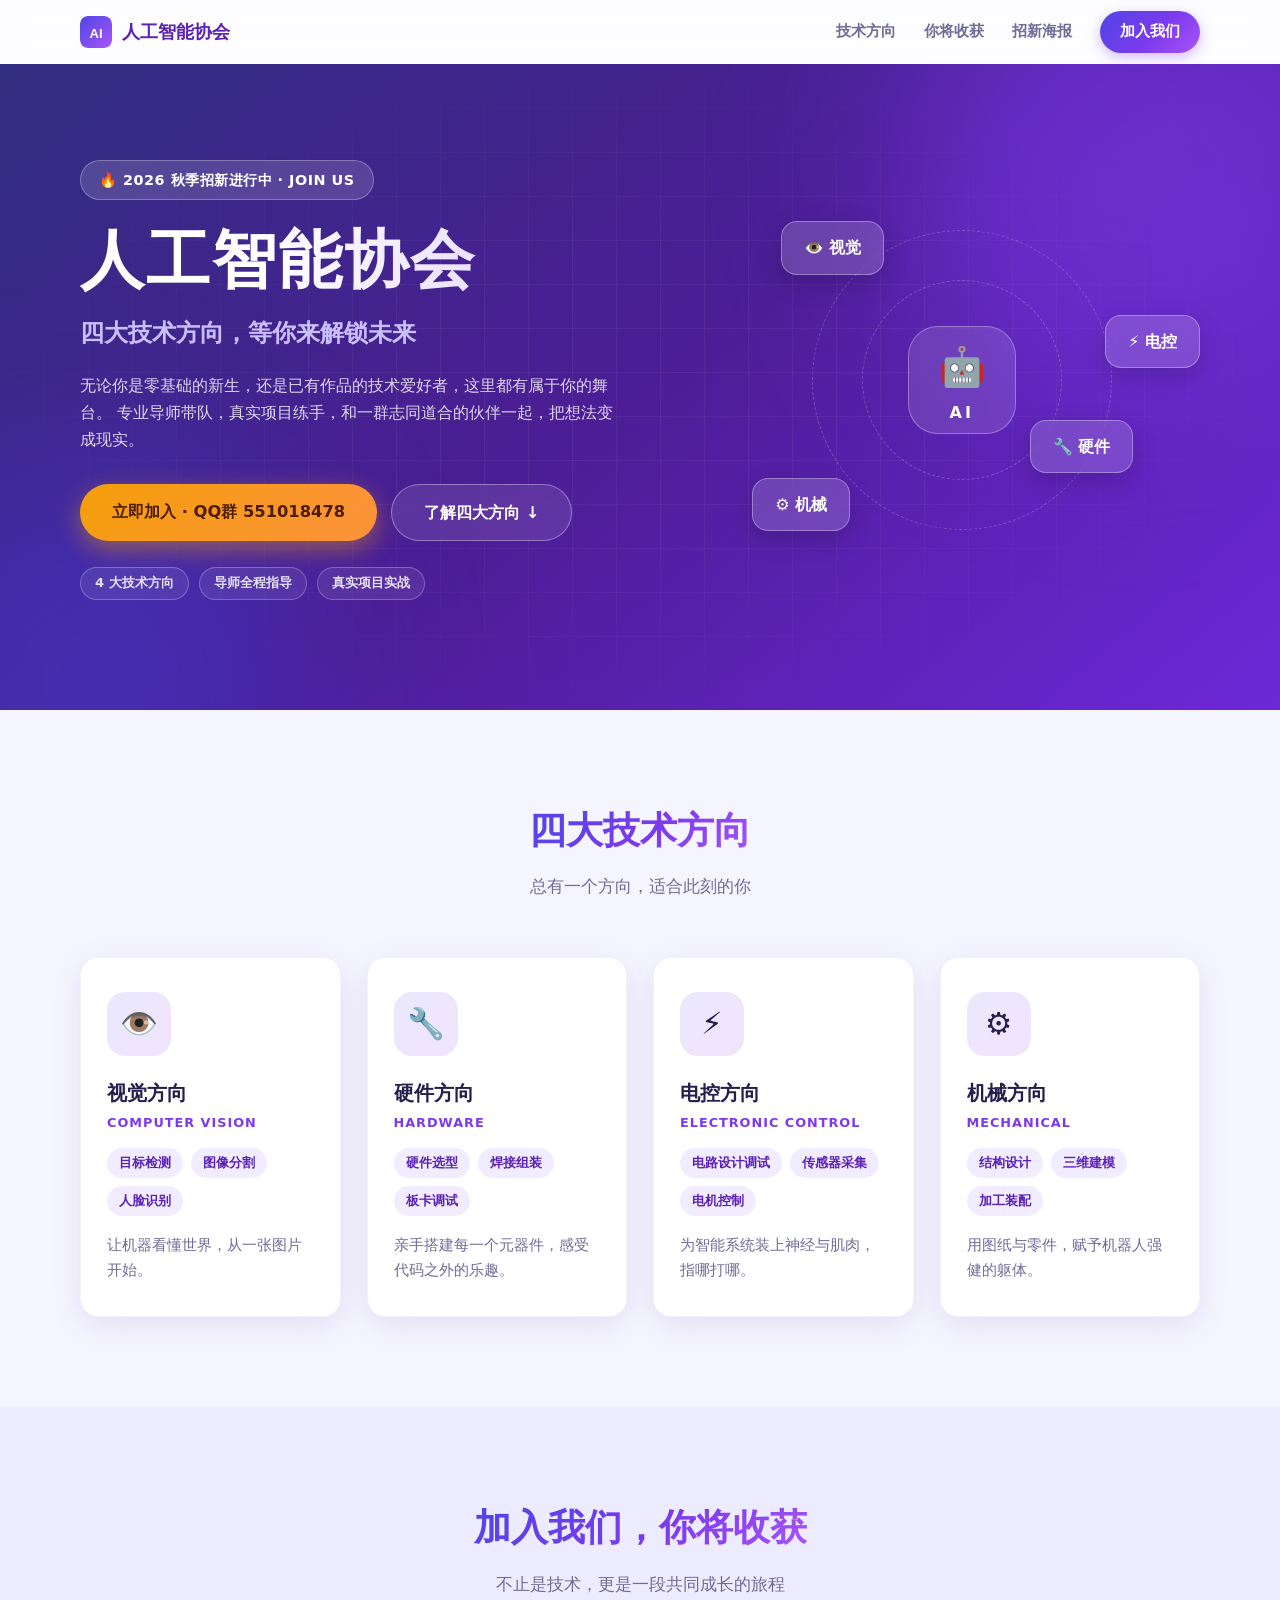
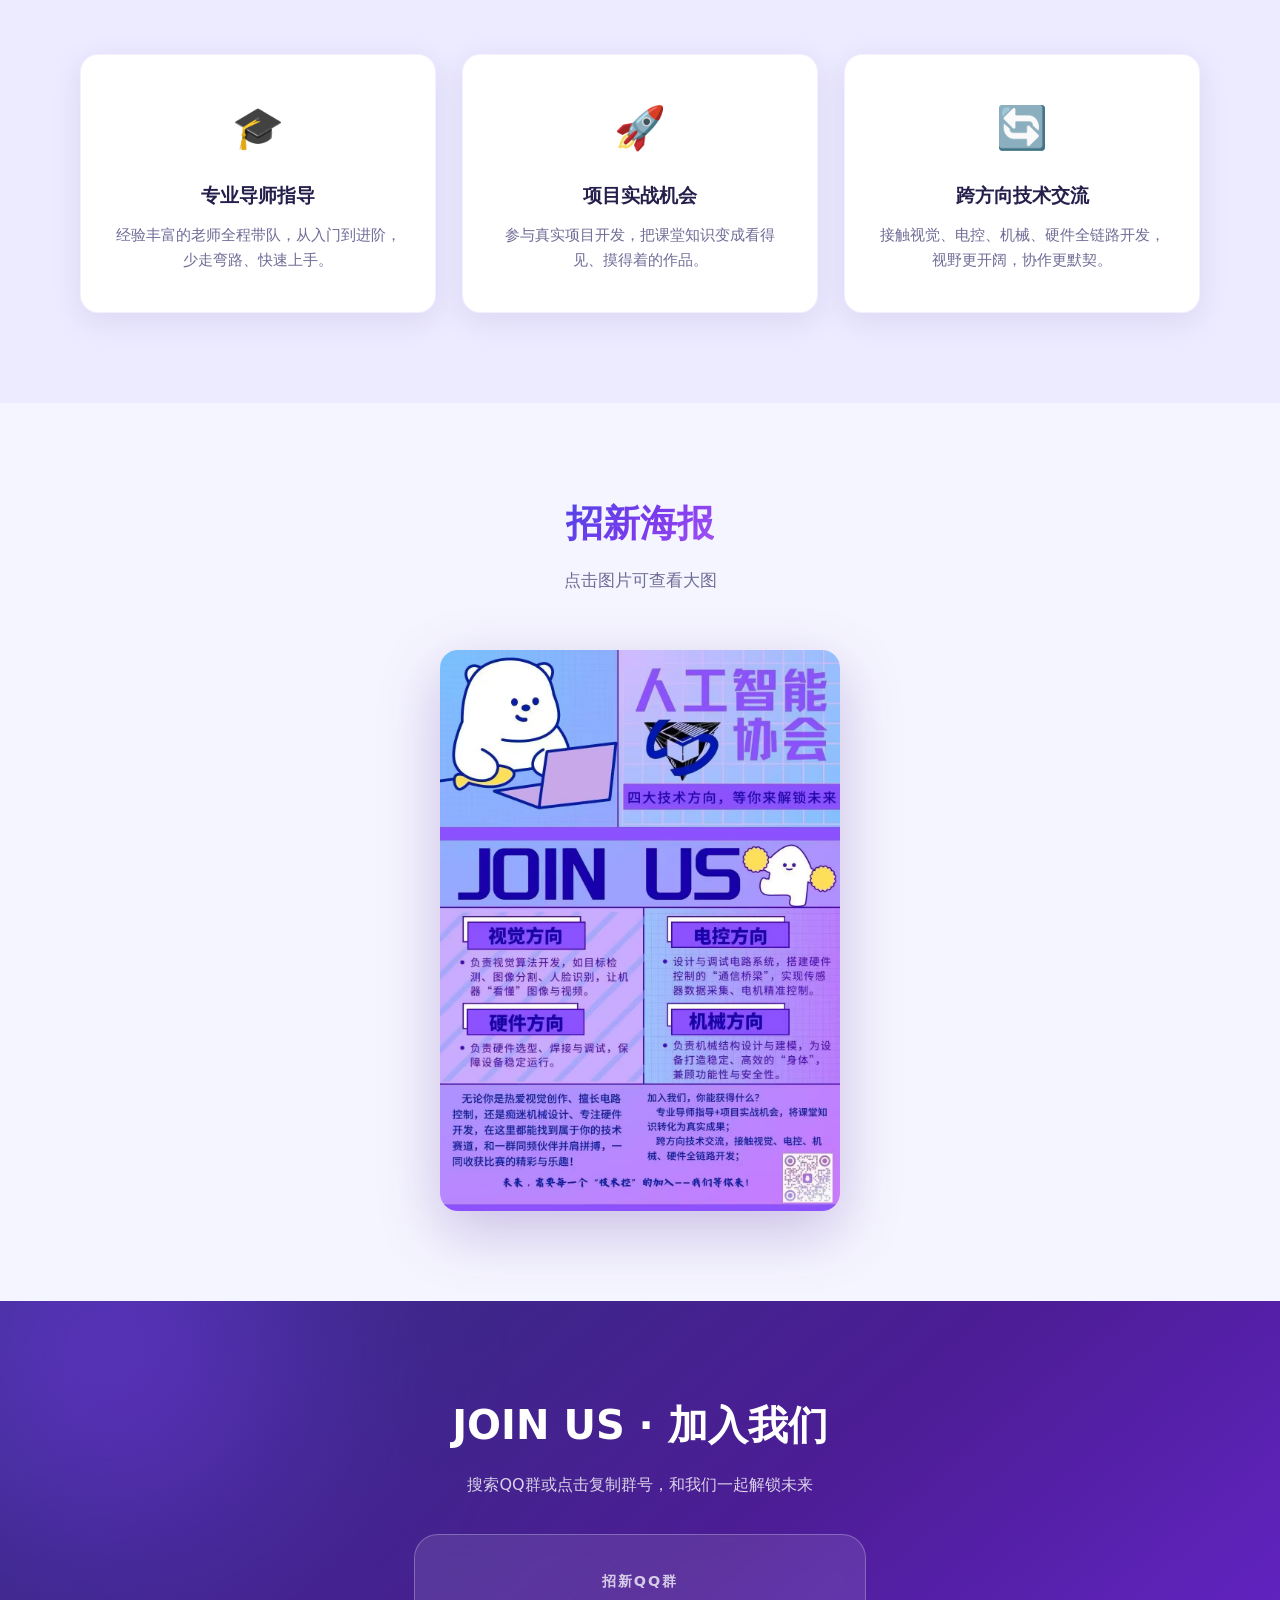
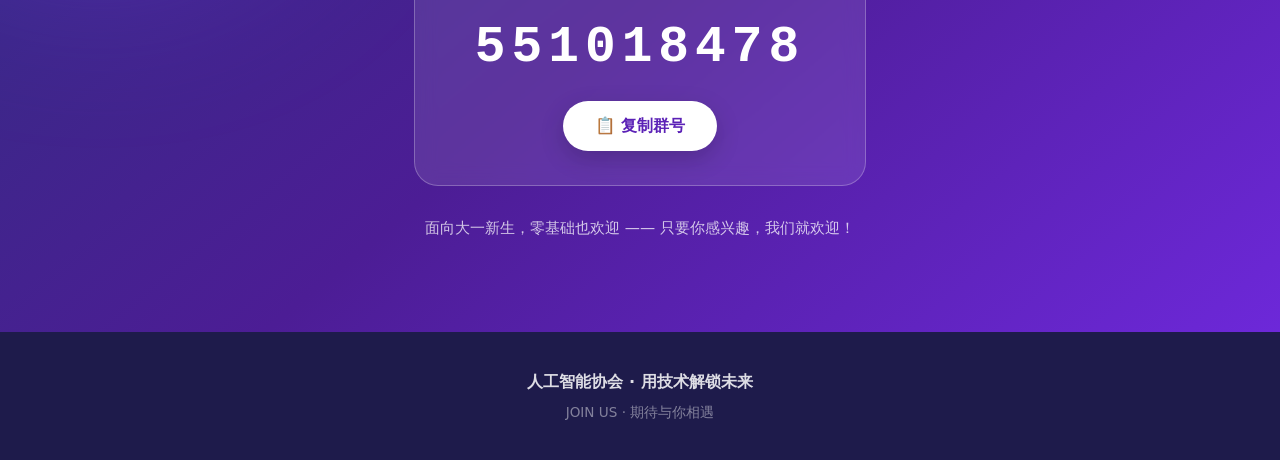
==== index.html @ 36b69d7c "add index.html" ====
<!DOCTYPE html>
<html lang="zh-CN" class="no-js">
<head>
  <meta charset="UTF-8">
  <meta name="viewport" content="width=device-width, initial-scale=1.0">
  <title>人工智能协会 · 2026 招新 | 四大技术方向，等你来解锁未来</title>
  <meta name="description" content="人工智能协会秋季招新！视觉、硬件、电控、机械四大技术方向，专业导师指导 + 项目实战机会，零基础也能加入。招新QQ群：551018478">
  <link rel="icon" href="assets/favicon.svg" type="image/svg+xml">
  <link rel="stylesheet" href="css/style.css">
</head>
<body id="top">

  <!-- 顶部导航 -->
  <header class="navbar" id="navbar">
    <div class="container nav-inner">
      <a class="brand" href="#top">
        <img class="brand-logo" src="assets/favicon.svg" alt="人工智能协会 Logo">
        <span class="brand-name">人工智能协会</span>
      </a>
      <nav class="nav-links">
        <a href="#directions">技术方向</a>
        <a href="#benefits">你将收获</a>
        <a href="#poster">招新海报</a>
        <a href="#join" class="nav-cta">加入我们</a>
      </nav>
    </div>
  </header>

  <!-- 首屏 -->
  <section class="hero">
    <div class="hero-bg" aria-hidden="true">
      <div class="glow glow-1"></div>
      <div class="glow glow-2"></div>
      <div class="grid-overlay"></div>
    </div>
    <div class="container hero-inner">
      <div class="hero-text">
        <span class="hero-badge reveal">🔥 2026 秋季招新进行中 · JOIN US</span>
        <h1 class="reveal">人工智能协会</h1>
        <p class="hero-slogan reveal">四大技术方向，等你来解锁未来</p>
        <p class="hero-desc reveal">
          无论你是零基础的新生，还是已有作品的技术爱好者，这里都有属于你的舞台。
          专业导师带队，真实项目练手，和一群志同道合的伙伴一起，把想法变成现实。
        </p>
        <div class="hero-actions reveal">
          <a href="#join" class="btn btn-primary btn-lg">立即加入 · QQ群 551018478</a>
          <a href="#directions" class="btn btn-ghost btn-lg">了解四大方向 ↓</a>
        </div>
        <div class="hero-tags reveal">
          <span>4 大技术方向</span>
          <span>导师全程指导</span>
          <span>真实项目实战</span>
        </div>
      </div>
      <div class="hero-visual reveal" aria-hidden="true">
        <div class="orbit-ring ring-1"></div>
        <div class="orbit-ring ring-2"></div>
        <div class="float-card fc-1">👁️ 视觉</div>
        <div class="float-card fc-2">⚡ 电控</div>
        <div class="float-card fc-3">⚙️ 机械</div>
        <div class="float-card fc-4">🔧 硬件</div>
        <div class="core-badge">🤖<span>AI</span></div>
      </div>
    </div>
  </section>

  <!-- 四大技术方向 -->
  <section class="section" id="directions">
    <div class="container">
      <div class="section-head reveal">
        <h2>四大技术方向</h2>
        <p>总有一个方向，适合此刻的你</p>
      </div>
      <div class="grid-4">
        <div class="dir-card reveal">
          <div class="dir-icon">👁️</div>
          <h3>视觉方向</h3>
          <p class="dir-en">Computer Vision</p>
          <ul class="dir-tags">
            <li>目标检测</li>
            <li>图像分割</li>
            <li>人脸识别</li>
          </ul>
          <p class="dir-desc">让机器看懂世界，从一张图片开始。</p>
        </div>
        <div class="dir-card reveal">
          <div class="dir-icon">🔧</div>
          <h3>硬件方向</h3>
          <p class="dir-en">Hardware</p>
          <ul class="dir-tags">
            <li>硬件选型</li>
            <li>焊接组装</li>
            <li>板卡调试</li>
          </ul>
          <p class="dir-desc">亲手搭建每一个元器件，感受代码之外的乐趣。</p>
        </div>
        <div class="dir-card reveal">
          <div class="dir-icon">⚡</div>
          <h3>电控方向</h3>
          <p class="dir-en">Electronic Control</p>
          <ul class="dir-tags">
            <li>电路设计调试</li>
            <li>传感器采集</li>
            <li>电机控制</li>
          </ul>
          <p class="dir-desc">为智能系统装上神经与肌肉，指哪打哪。</p>
        </div>
        <div class="dir-card reveal">
          <div class="dir-icon">⚙️</div>
          <h3>机械方向</h3>
          <p class="dir-en">Mechanical</p>
          <ul class="dir-tags">
            <li>结构设计</li>
            <li>三维建模</li>
            <li>加工装配</li>
          </ul>
          <p class="dir-desc">用图纸与零件，赋予机器人强健的躯体。</p>
        </div>
      </div>
    </div>
  </section>

  <!-- 加入收获 -->
  <section class="section section-alt" id="benefits">
    <div class="container">
      <div class="section-head reveal">
        <h2>加入我们，你将收获</h2>
        <p>不止是技术，更是一段共同成长的旅程</p>
      </div>
      <div class="grid-3">
        <div class="benefit-card reveal">
          <div class="benefit-icon">🎓</div>
          <h3>专业导师指导</h3>
          <p>经验丰富的老师全程带队，从入门到进阶，少走弯路、快速上手。</p>
        </div>
        <div class="benefit-card reveal">
          <div class="benefit-icon">🚀</div>
          <h3>项目实战机会</h3>
          <p>参与真实项目开发，把课堂知识变成看得见、摸得着的作品。</p>
        </div>
        <div class="benefit-card reveal">
          <div class="benefit-icon">🔄</div>
          <h3>跨方向技术交流</h3>
          <p>接触视觉、电控、机械、硬件全链路开发，视野更开阔，协作更默契。</p>
        </div>
      </div>
    </div>
  </section>

  <!-- 招新海报 -->
  <section class="section" id="poster">
    <div class="container">
      <div class="section-head reveal">
        <h2>招新海报</h2>
        <p>点击图片可查看大图</p>
      </div>
      <a class="poster-wrap reveal" href="assets/poster.jpg" target="_blank" rel="noopener">
        <img src="assets/poster.jpg" alt="人工智能协会招新海报">
      </a>
    </div>
  </section>

  <!-- 加入我们 -->
  <section class="section join" id="join">
    <div class="container join-inner">
      <h2 class="reveal">JOIN US · 加入我们</h2>
      <p class="join-sub reveal">搜索QQ群或点击复制群号，和我们一起解锁未来</p>
      <div class="qq-box reveal">
        <div class="qq-label">招新QQ群</div>
        <div class="qq-number" id="qqNumber">551018478</div>
        <button class="btn btn-light btn-lg" id="copyQQBtn" type="button">📋 复制群号</button>
      </div>
      <p class="join-tip reveal">面向大一新生，零基础也欢迎 —— 只要你感兴趣，我们就欢迎！</p>
    </div>
  </section>

  <!-- 页脚 -->
  <footer class="footer">
    <div class="container">
      <p>人工智能协会 · 用技术解锁未来</p>
      <p class="footer-sub">JOIN US · 期待与你相遇</p>
    </div>
  </footer>

  <script src="js/main.js"></script>
</body>
</html>
---- css/style.css ----
/* ============ 主题变量 ============ */
:root {
  --c-bg: #f5f5ff;
  --c-primary: #7c3aed;
  --c-primary-deep: #5b21b6;
  --c-accent: #4f46e5;
  --c-text: #241f4b;
  --c-text-light: #6f6c96;
  --grad-main: linear-gradient(135deg, #4f46e5 0%, #7c3aed 55%, #a855f7 100%);
  --grad-deep: linear-gradient(140deg, #312e81 0%, #4c1d95 50%, #6d28d9 100%);
  --radius: 18px;
  --shadow-card: 0 8px 30px rgba(76, 29, 149, 0.10);
  --shadow-card-hover: 0 16px 40px rgba(76, 29, 149, 0.18);
}

* { margin: 0; padding: 0; box-sizing: border-box; }

html {
  scroll-behavior: smooth;
  -webkit-text-size-adjust: 100%;
}

body {
  font-family: "PingFang SC", "Microsoft YaHei", "Noto Sans SC", system-ui, -apple-system, sans-serif;
  color: var(--c-text);
  background: var(--c-bg);
  line-height: 1.7;
  overflow-x: hidden;
}

img { max-width: 100%; display: block; }

.container {
  width: min(1120px, 92%);
  margin: 0 auto;
}

section { scroll-margin-top: 72px; }

/* ============ 导航栏 ============ */
.navbar {
  position: sticky;
  top: 0;
  z-index: 100;
  background: rgba(255, 255, 255, 0.82);
  backdrop-filter: blur(14px);
  -webkit-backdrop-filter: blur(14px);
  transition: box-shadow 0.3s ease;
}

.navbar.scrolled {
  box-shadow: 0 2px 20px rgba(49, 46, 129, 0.12);
}

.nav-inner {
  display: flex;
  align-items: center;
  justify-content: space-between;
  height: 64px;
}

.brand {
  display: flex;
  align-items: center;
  gap: 10px;
  text-decoration: none;
  color: var(--c-primary-deep);
  font-weight: 800;
  font-size: 1.15rem;
}

.brand-logo { width: 32px; height: 32px; border-radius: 8px; }

.nav-links {
  display: flex;
  align-items: center;
  gap: 28px;
}

.nav-links a {
  text-decoration: none;
  color: var(--c-text-light);
  font-size: 0.95rem;
  font-weight: 600;
  transition: color 0.2s ease;
}

.nav-links a:hover { color: var(--c-primary); }

.nav-cta {
  background: var(--grad-main);
  color: #fff !important;
  padding: 8px 20px;
  border-radius: 999px;
  box-shadow: 0 4px 14px rgba(124, 58, 237, 0.35);
}

.nav-cta:hover { opacity: 0.9; }

/* ============ 首屏 Hero ============ */
.hero {
  position: relative;
  background: var(--grad-deep);
  color: #fff;
  padding: 96px 0 110px;
  overflow: hidden;
}

.hero-bg { position: absolute; inset: 0; pointer-events: none; }

.glow {
  position: absolute;
  border-radius: 50%;
  filter: blur(90px);
  opacity: 0.55;
}

.glow-1 {
  width: 480px; height: 480px;
  background: #7c3aed;
  top: -140px; right: -100px;
  animation: drift 9s ease-in-out infinite alternate;
}

.glow-2 {
  width: 420px; height: 420px;
  background: #4338ca;
  bottom: -180px; left: -120px;
  animation: drift 11s ease-in-out infinite alternate-reverse;
}

@keyframes drift {
  from { transform: translate(0, 0) scale(1); }
  to   { transform: translate(40px, 30px) scale(1.12); }
}

.grid-overlay {
  position: absolute;
  inset: 0;
  background-image:
    linear-gradient(rgba(255, 255, 255, 0.05) 1px, transparent 1px),
    linear-gradient(90deg, rgba(255, 255, 255, 0.05) 1px, transparent 1px);
  background-size: 44px 44px;
  mask-image: radial-gradient(ellipse at center, black 30%, transparent 75%);
  -webkit-mask-image: radial-gradient(ellipse at center, black 30%, transparent 75%);
}

.hero-inner {
  position: relative;
  display: grid;
  grid-template-columns: 1.25fr 1fr;
  gap: 48px;
  align-items: center;
}

.hero-badge {
  display: inline-block;
  padding: 7px 18px;
  border-radius: 999px;
  background: rgba(255, 255, 255, 0.14);
  border: 1px solid rgba(255, 255, 255, 0.28);
  font-size: 0.9rem;
  font-weight: 600;
  letter-spacing: 0.5px;
  margin-bottom: 22px;
  backdrop-filter: blur(6px);
}

.hero h1 {
  font-size: clamp(2.6rem, 6vw, 4rem);
  font-weight: 900;
  letter-spacing: 2px;
  line-height: 1.2;
  background: linear-gradient(90deg, #ffffff 30%, #d8c8ff 100%);
  -webkit-background-clip: text;
  background-clip: text;
  -webkit-text-fill-color: transparent;
}

.hero-slogan {
  font-size: clamp(1.15rem, 2.6vw, 1.5rem);
  font-weight: 700;
  color: #cabfff;
  margin: 14px 0 18px;
}

.hero-desc {
  color: rgba(255, 255, 255, 0.82);
  max-width: 34em;
  margin-bottom: 30px;
}

.hero-actions {
  display: flex;
  flex-wrap: wrap;
  gap: 14px;
  margin-bottom: 26px;
}

.hero-tags {
  display: flex;
  flex-wrap: wrap;
  gap: 10px;
}

.hero-tags span {
  font-size: 0.82rem;
  font-weight: 600;
  color: rgba(255, 255, 255, 0.85);
  border: 1px solid rgba(255, 255, 255, 0.25);
  padding: 4px 14px;
  border-radius: 999px;
  background: rgba(255, 255, 255, 0.08);
}

/* ============ 按钮 ============ */
.btn {
  display: inline-block;
  text-decoration: none;
  border: none;
  cursor: pointer;
  font-family: inherit;
  font-weight: 700;
  border-radius: 999px;
  transition: transform 0.2s ease, box-shadow 0.2s ease, opacity 0.2s ease;
}

.btn:hover { transform: translateY(-2px); }
.btn:active { transform: translateY(0); }

.btn-lg { padding: 14px 32px; font-size: 1.02rem; }

.btn-primary {
  background: linear-gradient(135deg, #f59e0b, #fb923c);
  color: #4c1d00;
  box-shadow: 0 8px 24px rgba(245, 158, 11, 0.45);
}

.btn-primary:hover { box-shadow: 0 12px 30px rgba(245, 158, 11, 0.55); }

.btn-ghost {
  background: rgba(255, 255, 255, 0.10);
  color: #fff;
  border: 1px solid rgba(255, 255, 255, 0.35);
  backdrop-filter: blur(6px);
}

.btn-ghost:hover { background: rgba(255, 255, 255, 0.18); }

.btn-light {
  background: #fff;
  color: var(--c-primary-deep);
  box-shadow: 0 8px 24px rgba(0, 0, 0, 0.18);
}

/* ============ Hero 视觉装饰 ============ */
.hero-visual {
  position: relative;
  height: 360px;
}

.orbit-ring {
  position: absolute;
  border: 1px dashed rgba(255, 255, 255, 0.22);
  border-radius: 50%;
  top: 50%; left: 50%;
  transform: translate(-50%, -50%);
}

.ring-1 { width: 300px; height: 300px; animation: spin 40s linear infinite; }
.ring-2 { width: 200px; height: 200px; animation: spin 28s linear infinite reverse; }

@keyframes spin { to { transform: translate(-50%, -50%) rotate(360deg); } }

.core-badge {
  position: absolute;
  top: 50%; left: 50%;
  transform: translate(-50%, -50%);
  width: 108px; height: 108px;
  border-radius: 30px;
  background: rgba(255, 255, 255, 0.12);
  border: 1px solid rgba(255, 255, 255, 0.30);
  backdrop-filter: blur(8px);
  display: flex;
  flex-direction: column;
  align-items: center;
  justify-content: center;
  font-size: 2.4rem;
  animation: pulse 3.5s ease-in-out infinite;
}

.core-badge span {
  font-size: 1rem;
  font-weight: 900;
  letter-spacing: 3px;
  color: #fff;
}

@keyframes pulse {
  0%, 100% { transform: translate(-50%, -50%) scale(1); }
  50%      { transform: translate(-50%, -50%) scale(1.06); }
}

.float-card {
  position: absolute;
  padding: 12px 22px;
  border-radius: 16px;
  background: rgba(255, 255, 255, 0.16);
  border: 1px solid rgba(255, 255, 255, 0.32);
  backdrop-filter: blur(10px);
  color: #fff;
  font-weight: 700;
  font-size: 1rem;
  white-space: nowrap;
  box-shadow: 0 8px 24px rgba(0, 0, 0, 0.18);
  animation: floaty 5s ease-in-out infinite;
}

.fc-1 { top: 6%;  left: 12%; animation-delay: 0s; }
.fc-2 { top: 32%; right: 0;  animation-delay: 1.2s; }
.fc-3 { bottom: 8%; left: 6%; animation-delay: 2.4s; }
.fc-4 { bottom: 24%; right: 14%; animation-delay: 3.1s; }

@keyframes floaty {
  0%, 100% { transform: translateY(0); }
  50%      { transform: translateY(-14px); }
}

/* ============ 通用区块 ============ */
.section { padding: 90px 0; }
.section-alt { background: #ecebff; }

.section-head {
  text-align: center;
  margin-bottom: 56px;
}

.section-head h2 {
  font-size: clamp(1.7rem, 4vw, 2.3rem);
  font-weight: 900;
  background: var(--grad-main);
  -webkit-background-clip: text;
  background-clip: text;
  -webkit-text-fill-color: transparent;
  display: inline-block;
}

.section-head p {
  color: var(--c-text-light);
  margin-top: 10px;
  font-size: 1.05rem;
}

/* ============ 方向卡片 ============ */
.grid-4 {
  display: grid;
  grid-template-columns: repeat(4, 1fr);
  gap: 26px;
}

.dir-card {
  background: #fff;
  border-radius: var(--radius);
  padding: 34px 26px;
  box-shadow: var(--shadow-card);
  border: 1px solid rgba(124, 58, 237, 0.08);
  transition: transform 0.25s ease, box-shadow 0.25s ease;
}

.dir-card:hover {
  transform: translateY(-8px);
  box-shadow: var(--shadow-card-hover);
}

.dir-icon {
  width: 64px; height: 64px;
  border-radius: 18px;
  background: linear-gradient(135deg, rgba(79, 70, 229, 0.12), rgba(168, 85, 247, 0.16));
  display: flex;
  align-items: center;
  justify-content: center;
  font-size: 1.9rem;
  margin-bottom: 20px;
}

.dir-card h3 { font-size: 1.25rem; font-weight: 800; }

.dir-en {
  font-size: 0.8rem;
  color: var(--c-primary);
  font-weight: 700;
  letter-spacing: 1px;
  text-transform: uppercase;
  margin: 2px 0 14px;
}

.dir-tags {
  list-style: none;
  display: flex;
  flex-wrap: wrap;
  gap: 8px;
  margin-bottom: 16px;
}

.dir-tags li {
  font-size: 0.82rem;
  font-weight: 600;
  color: var(--c-primary-deep);
  background: #f1ecff;
  padding: 4px 12px;
  border-radius: 999px;
}

.dir-desc { font-size: 0.92rem; color: var(--c-text-light); }

/* ============ 收获卡片 ============ */
.grid-3 {
  display: grid;
  grid-template-columns: repeat(3, 1fr);
  gap: 26px;
}

.benefit-card {
  background: #fff;
  border-radius: var(--radius);
  padding: 38px 30px;
  text-align: center;
  box-shadow: var(--shadow-card);
  border: 1px solid rgba(124, 58, 237, 0.08);
  transition: transform 0.25s ease, box-shadow 0.25s ease;
}

.benefit-card:hover {
  transform: translateY(-8px);
  box-shadow: var(--shadow-card-hover);
}

.benefit-icon {
  font-size: 2.6rem;
  margin-bottom: 16px;
}

.benefit-card h3 { font-size: 1.2rem; font-weight: 800; margin-bottom: 10px; }
.benefit-card p { color: var(--c-text-light); font-size: 0.95rem; }

/* ============ 海报 ============ */
.poster-wrap {
  display: block;
  width: min(400px, 88%);
  margin: 0 auto;
  border-radius: var(--radius);
  overflow: hidden;
  box-shadow: 0 20px 60px rgba(76, 29, 149, 0.25);
  transition: transform 0.25s ease;
}

.poster-wrap:hover { transform: scale(1.02) rotate(0.5deg); }

/* ============ 加入我们 ============ */
.join {
  background: var(--grad-deep);
  color: #fff;
  text-align: center;
  position: relative;
  overflow: hidden;
}

.join::before {
  content: "";
  position: absolute;
  width: 400px; height: 400px;
  border-radius: 50%;
  background: #7c3aed;
  filter: blur(100px);
  opacity: 0.5;
  top: -160px; left: -100px;
}

.join-inner { position: relative; }

.join h2 {
  font-size: clamp(1.8rem, 4vw, 2.5rem);
  font-weight: 900;
  margin-bottom: 12px;
}

.join-sub { color: rgba(255, 255, 255, 0.8); margin-bottom: 36px; }

.qq-box {
  display: inline-flex;
  flex-direction: column;
  align-items: center;
  gap: 10px;
  background: rgba(255, 255, 255, 0.10);
  border: 1px solid rgba(255, 255, 255, 0.25);
  backdrop-filter: blur(10px);
  border-radius: 24px;
  padding: 34px 60px;
}

.qq-label {
  font-size: 0.9rem;
  font-weight: 600;
  color: rgba(255, 255, 255, 0.75);
  letter-spacing: 2px;
}

.qq-number {
  font-size: clamp(2.2rem, 6vw, 3.2rem);
  font-weight: 900;
  letter-spacing: 6px;
  font-family: "Segoe UI", "PingFang SC", monospace, sans-serif;
}

.join-tip {
  margin-top: 30px;
  color: rgba(255, 255, 255, 0.75);
  font-size: 0.95rem;
}

/* ============ 页脚 ============ */
.footer {
  background: #1e1b4b;
  color: rgba(255, 255, 255, 0.85);
  text-align: center;
  padding: 36px 0;
  font-weight: 600;
}

.footer-sub {
  color: rgba(255, 255, 255, 0.45);
  font-size: 0.85rem;
  font-weight: 400;
  margin-top: 6px;
}

/* ============ 滚动渐入动画 ============ */
.reveal {
  opacity: 0;
  transform: translateY(26px);
  transition: opacity 0.7s ease, transform 0.7s ease;
}

.reveal.visible {
  opacity: 1;
  transform: translateY(0);
}

/* ============ 响应式 ============ */
@media (max-width: 960px) {
  .grid-4 { grid-template-columns: repeat(2, 1fr); }
  .hero-inner { grid-template-columns: 1fr; }
  .hero-visual { display: none; }
  .nav-links { gap: 18px; }
  .nav-links a:not(.nav-cta) { display: none; }
}

@media (max-width: 600px) {
  .section { padding: 64px 0; }
  .hero { padding: 64px 0 76px; }
  .grid-4 { grid-template-columns: 1fr; }
  .grid-3 { grid-template-columns: 1fr; }
  .btn-lg { padding: 13px 24px; font-size: 0.95rem; }
  .hero-actions .btn { width: 100%; text-align: center; }
  .qq-box { padding: 26px 34px; width: 100%; }
  .brand-name { font-size: 1rem; }
}

/* 无 JS 或用户偏好减少动画时的兜底 */
@media (prefers-reduced-motion: reduce) {
  * { animation: none !important; transition: none !important; }
  .reveal { opacity: 1; transform: none; }
}

.no-js .reveal { opacity: 1; transform: none; }
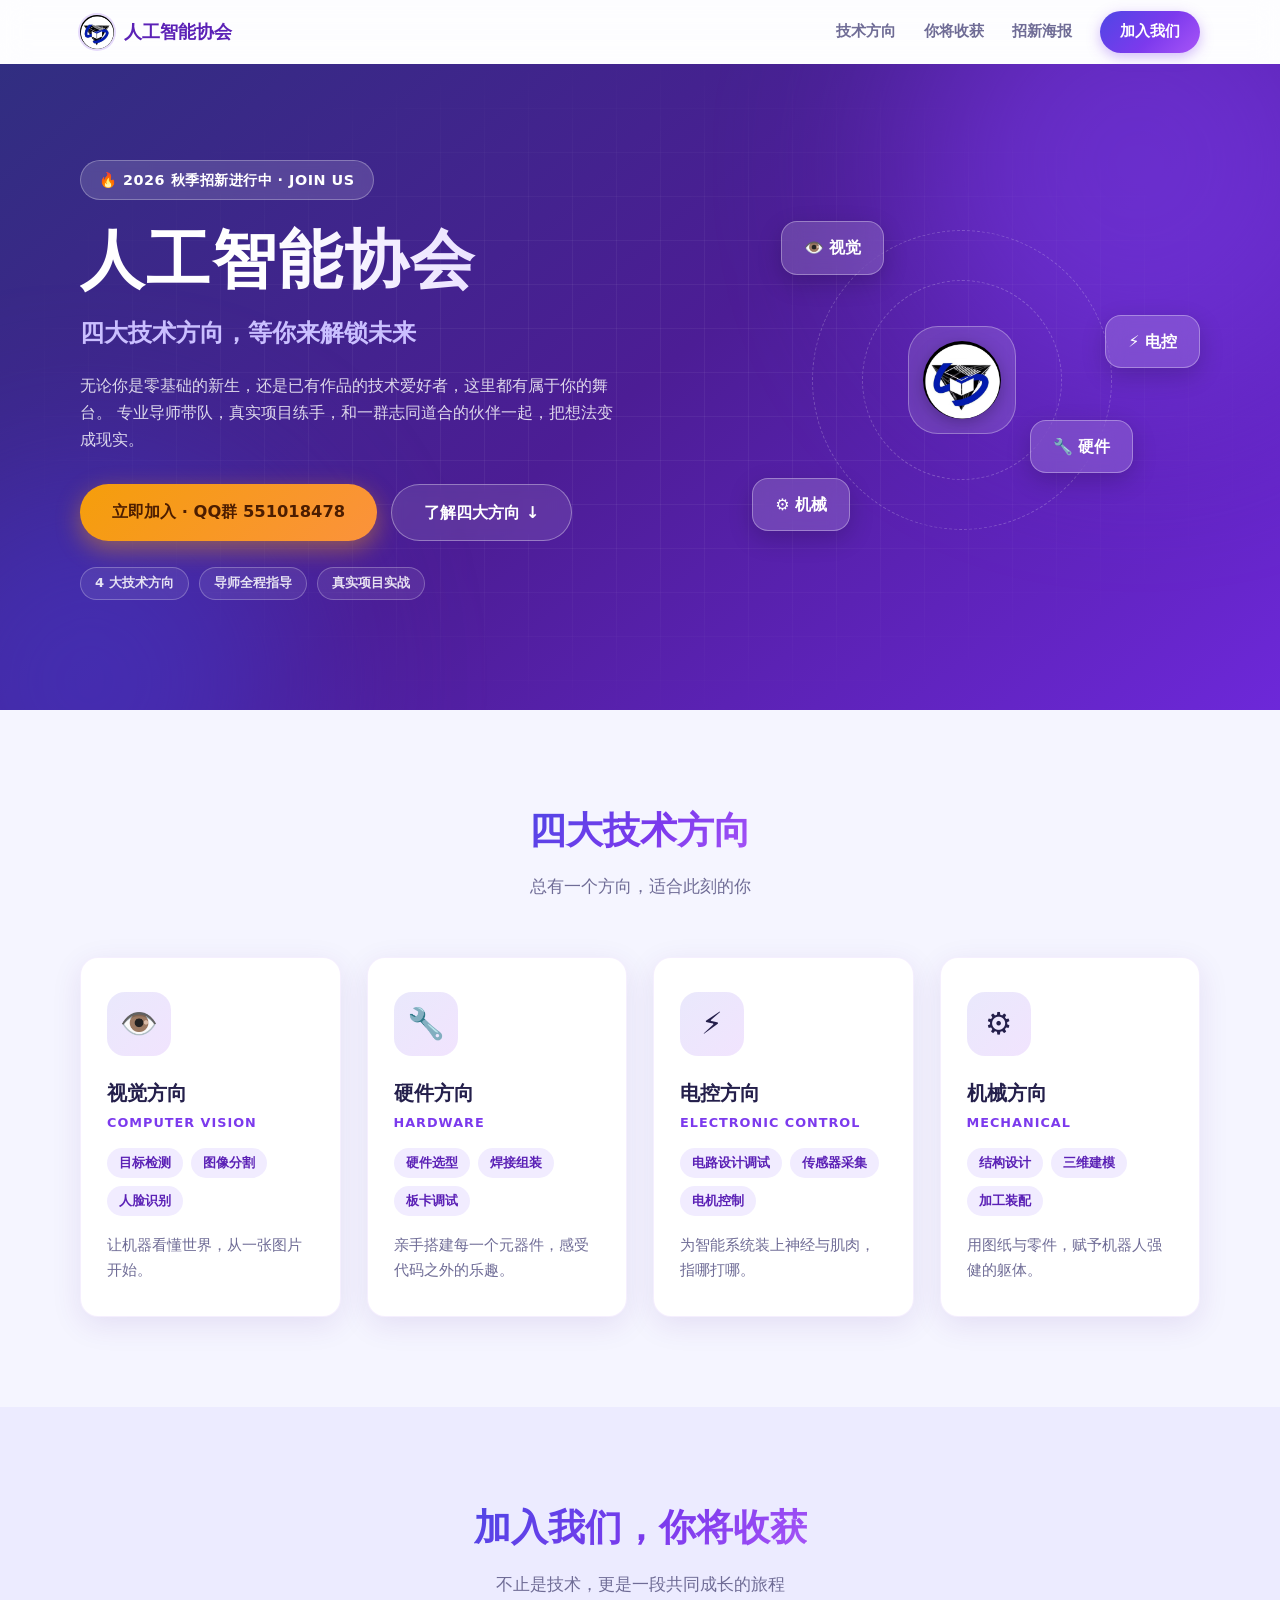
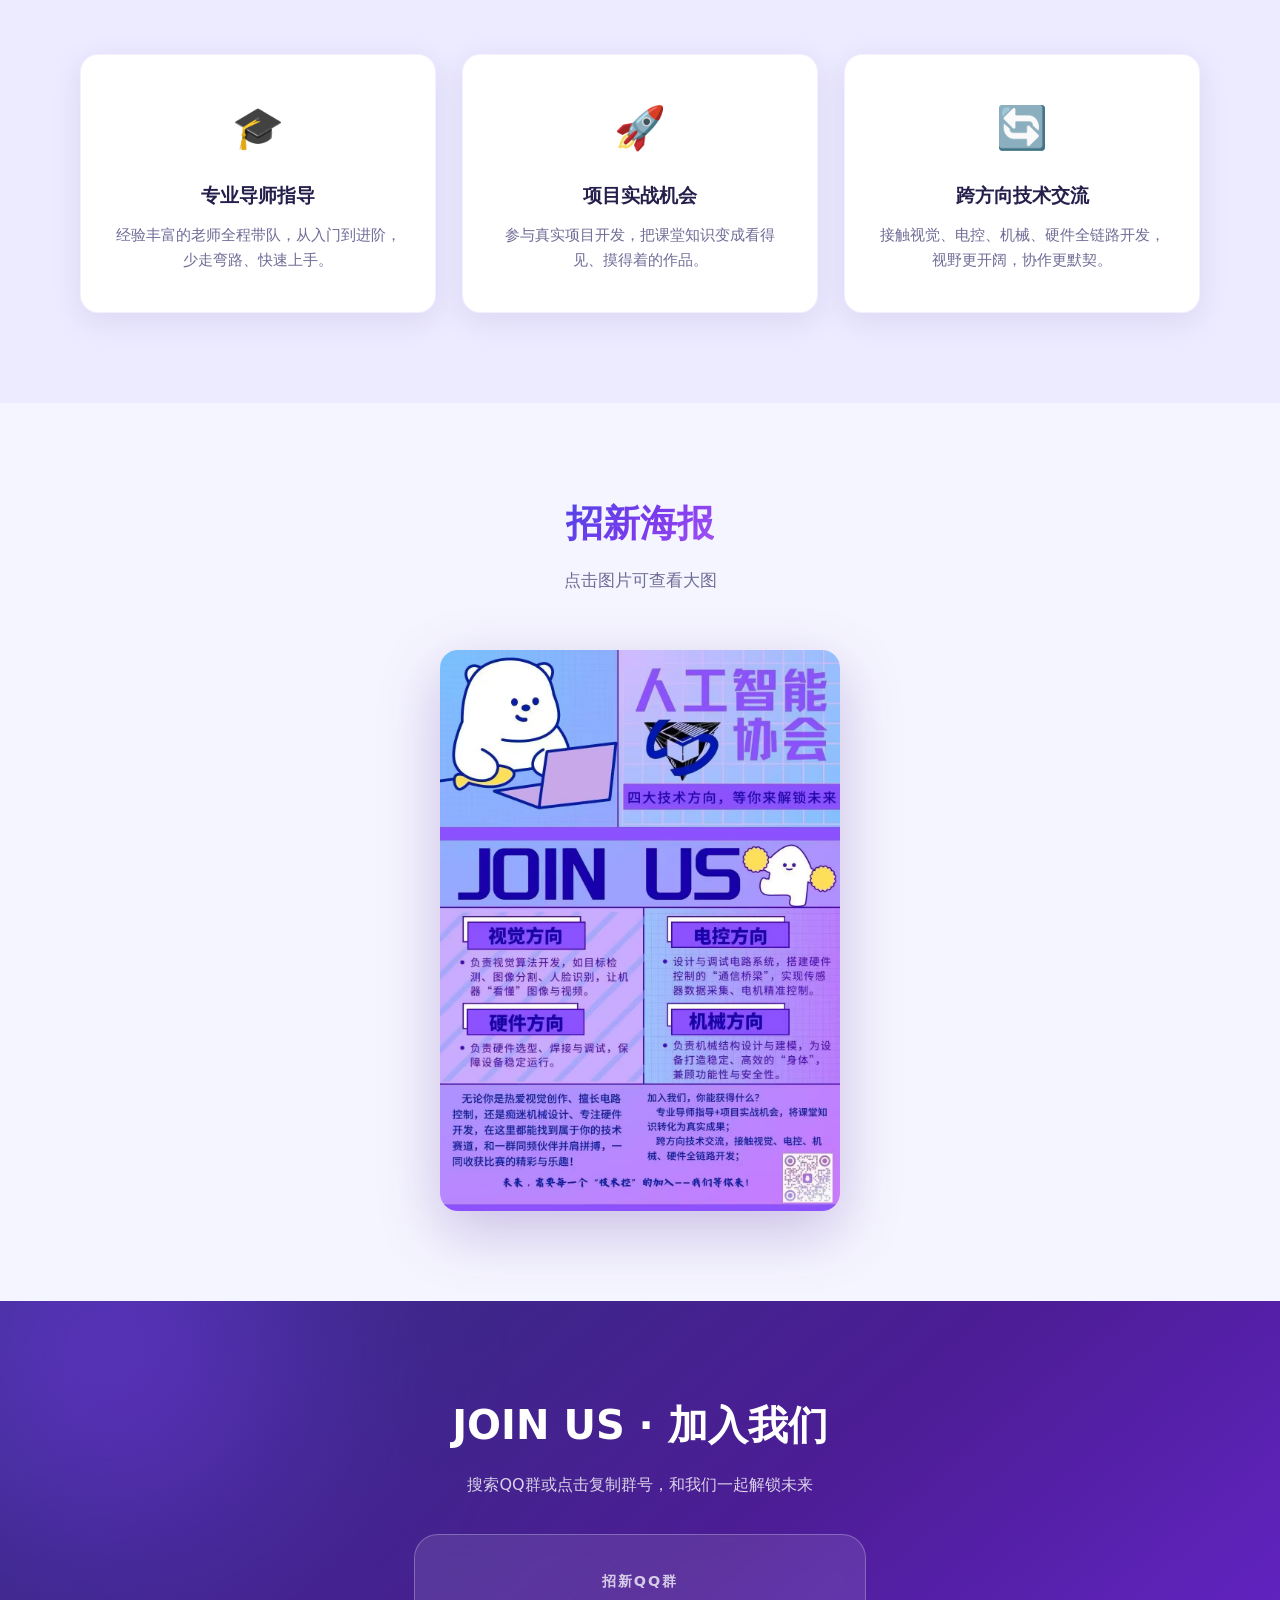
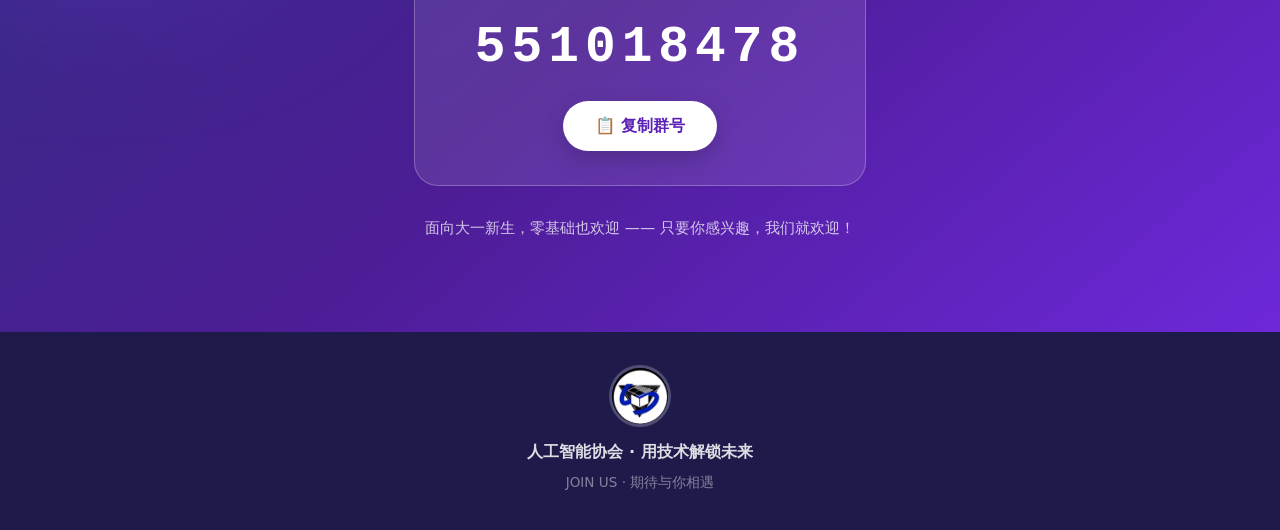
==== commit 79fc3a49: "update index.html" ====
--- a/index.html
+++ b/index.html
@@ -5,7 +5,7 @@
   <meta name="viewport" content="width=device-width, initial-scale=1.0">
   <title>人工智能协会 · 2026 招新 | 四大技术方向，等你来解锁未来</title>
   <meta name="description" content="人工智能协会秋季招新！视觉、硬件、电控、机械四大技术方向，专业导师指导 + 项目实战机会，零基础也能加入。招新QQ群：551018478">
-  <link rel="icon" href="assets/favicon.svg" type="image/svg+xml">
+  <link rel="icon" href="assets/favicon.png" type="image/png">
   <link rel="stylesheet" href="css/style.css">
 </head>
 <body id="top">
@@ -14,7 +14,7 @@
   <header class="navbar" id="navbar">
     <div class="container nav-inner">
       <a class="brand" href="#top">
-        <img class="brand-logo" src="assets/favicon.svg" alt="人工智能协会 Logo">
+        <img class="brand-logo" src="assets/logo.jpg" alt="人工智能协会会徽">
         <span class="brand-name">人工智能协会</span>
       </a>
       <nav class="nav-links">
@@ -59,7 +59,7 @@
         <div class="float-card fc-2">⚡ 电控</div>
         <div class="float-card fc-3">⚙️ 机械</div>
         <div class="float-card fc-4">🔧 硬件</div>
-        <div class="core-badge">🤖<span>AI</span></div>
+        <div class="core-badge"><img src="assets/logo.jpg" alt="人工智能协会会徽"></div>
       </div>
     </div>
   </section>
@@ -177,6 +177,7 @@
   <!-- 页脚 -->
   <footer class="footer">
     <div class="container">
+      <img class="footer-logo" src="assets/logo.jpg" alt="人工智能协会会徽">
       <p>人工智能协会 · 用技术解锁未来</p>
       <p class="footer-sub">JOIN US · 期待与你相遇</p>
     </div>
--- a/css/style.css
+++ b/css/style.css
@@ -69,7 +69,12 @@
   font-size: 1.15rem;
 }
 
-.brand-logo { width: 32px; height: 32px; border-radius: 8px; }
+.brand-logo {
+  width: 34px; height: 34px;
+  border-radius: 50%;
+  box-shadow: 0 0 0 2px rgba(124, 58, 237, 0.18);
+  object-fit: cover;
+}
 
 .nav-links {
   display: flex;
@@ -289,11 +294,11 @@
   animation: pulse 3.5s ease-in-out infinite;
 }
 
-.core-badge span {
-  font-size: 1rem;
-  font-weight: 900;
-  letter-spacing: 3px;
-  color: #fff;
+.core-badge img {
+  width: 78px; height: 78px;
+  border-radius: 50%;
+  object-fit: cover;
+  box-shadow: 0 4px 16px rgba(0, 0, 0, 0.25);
 }
 
 @keyframes pulse {
@@ -527,6 +532,14 @@
   font-weight: 600;
 }
 
+.footer-logo {
+  width: 56px; height: 56px;
+  border-radius: 50%;
+  margin: 0 auto 14px;
+  object-fit: cover;
+  box-shadow: 0 0 0 3px rgba(255, 255, 255, 0.22);
+}
+
 .footer-sub {
   color: rgba(255, 255, 255, 0.45);
   font-size: 0.85rem;
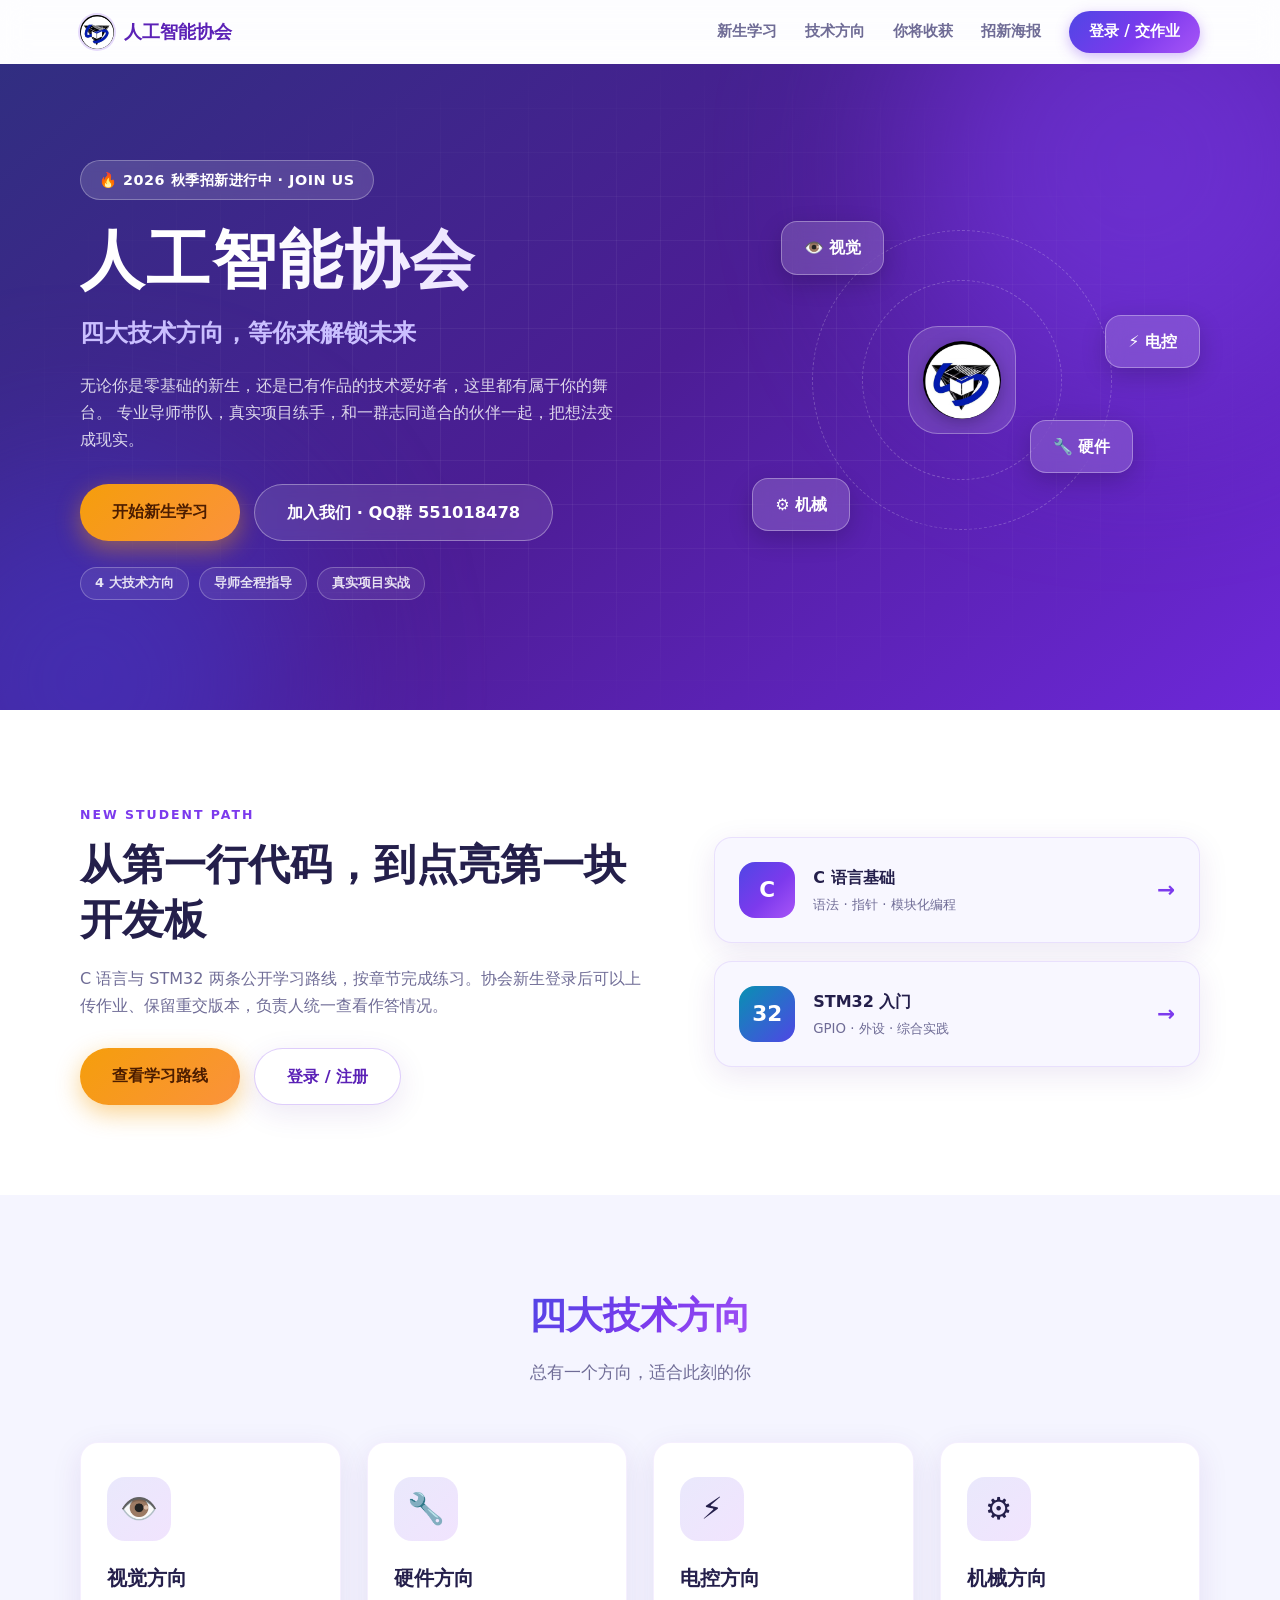
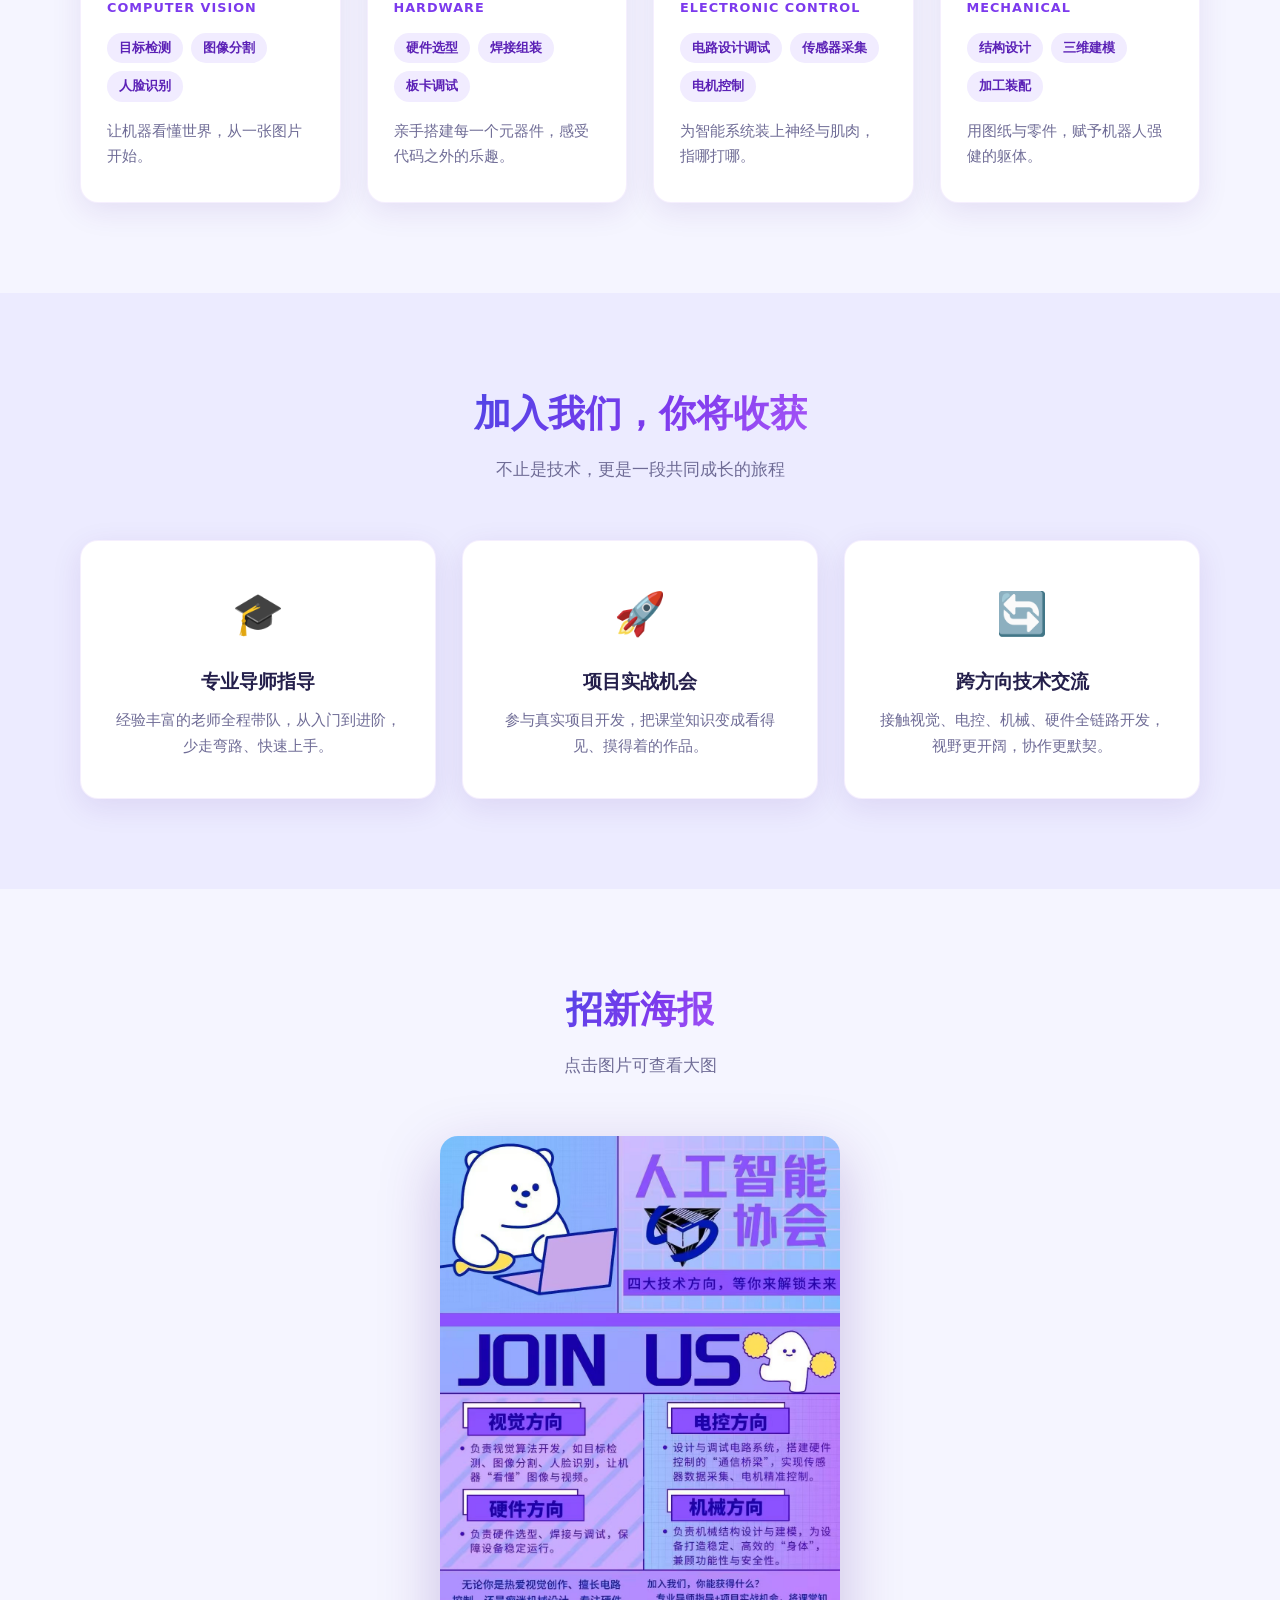
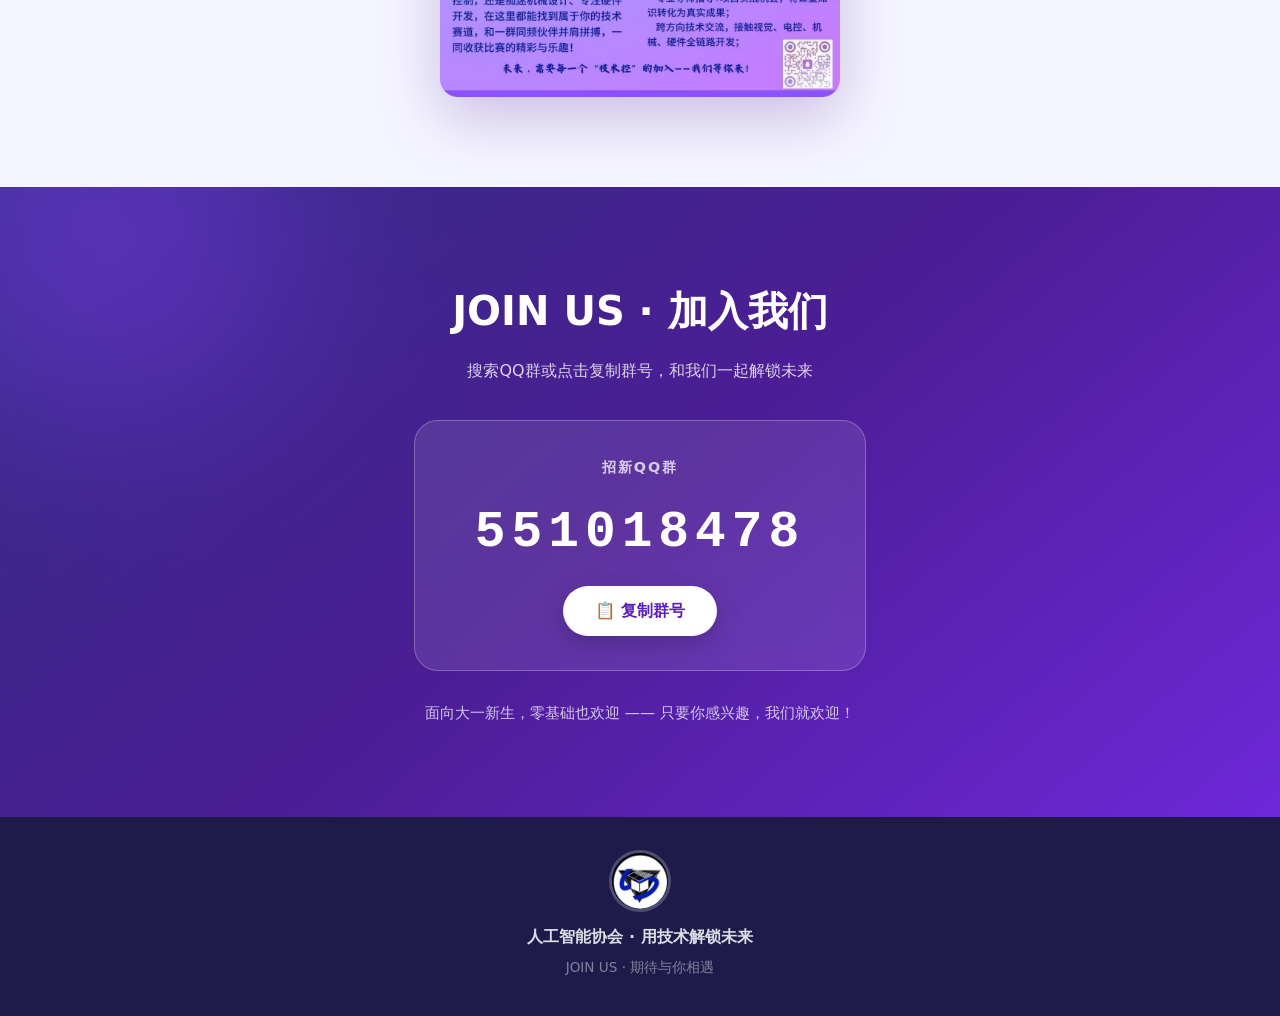
==== commit 8b8025b7: "update index.html" ====
--- a/index.html
+++ b/index.html
@@ -18,10 +18,11 @@
         <span class="brand-name">人工智能协会</span>
       </a>
       <nav class="nav-links">
+        <a href="learn.html">新生学习</a>
         <a href="#directions">技术方向</a>
         <a href="#benefits">你将收获</a>
         <a href="#poster">招新海报</a>
-        <a href="#join" class="nav-cta">加入我们</a>
+        <a href="account.html" class="nav-cta">登录 / 交作业</a>
       </nav>
     </div>
   </header>
@@ -43,8 +44,8 @@
           专业导师带队，真实项目练手，和一群志同道合的伙伴一起，把想法变成现实。
         </p>
         <div class="hero-actions reveal">
-          <a href="#join" class="btn btn-primary btn-lg">立即加入 · QQ群 551018478</a>
-          <a href="#directions" class="btn btn-ghost btn-lg">了解四大方向 ↓</a>
+          <a href="learn.html" class="btn btn-primary btn-lg">开始新生学习</a>
+          <a href="#join" class="btn btn-ghost btn-lg">加入我们 · QQ群 551018478</a>
         </div>
         <div class="hero-tags reveal">
           <span>4 大技术方向</span>
@@ -60,6 +61,33 @@
         <div class="float-card fc-3">⚙️ 机械</div>
         <div class="float-card fc-4">🔧 硬件</div>
         <div class="core-badge"><img src="assets/logo.jpg" alt="人工智能协会会徽"></div>
+      </div>
+    </div>
+  </section>
+
+  <!-- 新生学习 -->
+  <section class="section learning-entry" id="learning">
+    <div class="container learning-entry-inner">
+      <div class="learning-entry-copy reveal">
+        <span class="eyebrow">NEW STUDENT PATH</span>
+        <h2>从第一行代码，到点亮第一块开发板</h2>
+        <p>C 语言与 STM32 两条公开学习路线，按章节完成练习。协会新生登录后可以上传作业、保留重交版本，负责人统一查看作答情况。</p>
+        <div class="hero-actions">
+          <a class="btn btn-primary btn-lg" href="learn.html">查看学习路线</a>
+          <a class="btn btn-outline btn-lg" href="account.html">登录 / 注册</a>
+        </div>
+      </div>
+      <div class="learning-paths reveal">
+        <a class="learning-path" href="learn.html?course=c-language">
+          <span class="learning-path-icon">C</span>
+          <span><strong>C 语言基础</strong><small>语法 · 指针 · 模块化编程</small></span>
+          <b aria-hidden="true">→</b>
+        </a>
+        <a class="learning-path" href="learn.html?course=stm32">
+          <span class="learning-path-icon stm32">32</span>
+          <span><strong>STM32 入门</strong><small>GPIO · 外设 · 综合实践</small></span>
+          <b aria-hidden="true">→</b>
+        </a>
       </div>
     </div>
   </section>
--- a/css/style.css
+++ b/css/style.css
@@ -258,6 +258,82 @@
   box-shadow: 0 8px 24px rgba(0, 0, 0, 0.18);
 }
 
+.btn-outline {
+  color: var(--c-primary-deep);
+  background: #fff;
+  border: 1px solid rgba(124, 58, 237, 0.25);
+  box-shadow: var(--shadow-card);
+}
+
+/* ============ 新生学习入口 ============ */
+.learning-entry { background: #fff; }
+
+.learning-entry-inner {
+  display: grid;
+  grid-template-columns: 1.08fr 0.92fr;
+  align-items: center;
+  gap: 64px;
+}
+
+.eyebrow {
+  display: inline-block;
+  margin-bottom: 12px;
+  color: var(--c-primary);
+  font-size: 0.78rem;
+  font-weight: 900;
+  letter-spacing: 0.16em;
+}
+
+.learning-entry h2 {
+  font-size: clamp(1.8rem, 4vw, 2.65rem);
+  line-height: 1.3;
+  margin-bottom: 18px;
+}
+
+.learning-entry-copy > p {
+  color: var(--c-text-light);
+  max-width: 42em;
+  margin-bottom: 28px;
+}
+
+.learning-entry .hero-actions { margin-bottom: 0; }
+
+.learning-paths { display: grid; gap: 18px; }
+
+.learning-path {
+  display: grid;
+  grid-template-columns: auto 1fr auto;
+  align-items: center;
+  gap: 18px;
+  padding: 24px;
+  color: var(--c-text);
+  text-decoration: none;
+  background: #f8f7ff;
+  border: 1px solid rgba(124, 58, 237, 0.12);
+  border-radius: var(--radius);
+  box-shadow: var(--shadow-card);
+  transition: transform 0.2s ease, box-shadow 0.2s ease;
+}
+
+.learning-path:hover { transform: translateY(-4px); box-shadow: var(--shadow-card-hover); }
+.learning-path strong, .learning-path small { display: block; }
+.learning-path small { color: var(--c-text-light); margin-top: 3px; }
+.learning-path b { color: var(--c-primary); font-size: 1.35rem; }
+
+.learning-path-icon {
+  width: 56px;
+  height: 56px;
+  display: grid;
+  place-items: center;
+  border-radius: 16px;
+  color: #fff;
+  background: var(--grad-main);
+  font-size: 1.35rem;
+  font-weight: 900;
+}
+
+.learning-path-icon.stm32 { background: linear-gradient(135deg, #0891b2, #4f46e5); }
+
 /* ============ Hero 视觉装饰 ============ */
 .hero-visual {
   position: relative;
@@ -566,6 +642,7 @@
   .hero-visual { display: none; }
   .nav-links { gap: 18px; }
   .nav-links a:not(.nav-cta) { display: none; }
+  .learning-entry-inner { grid-template-columns: 1fr; gap: 36px; }
 }
 
 @media (max-width: 600px) {
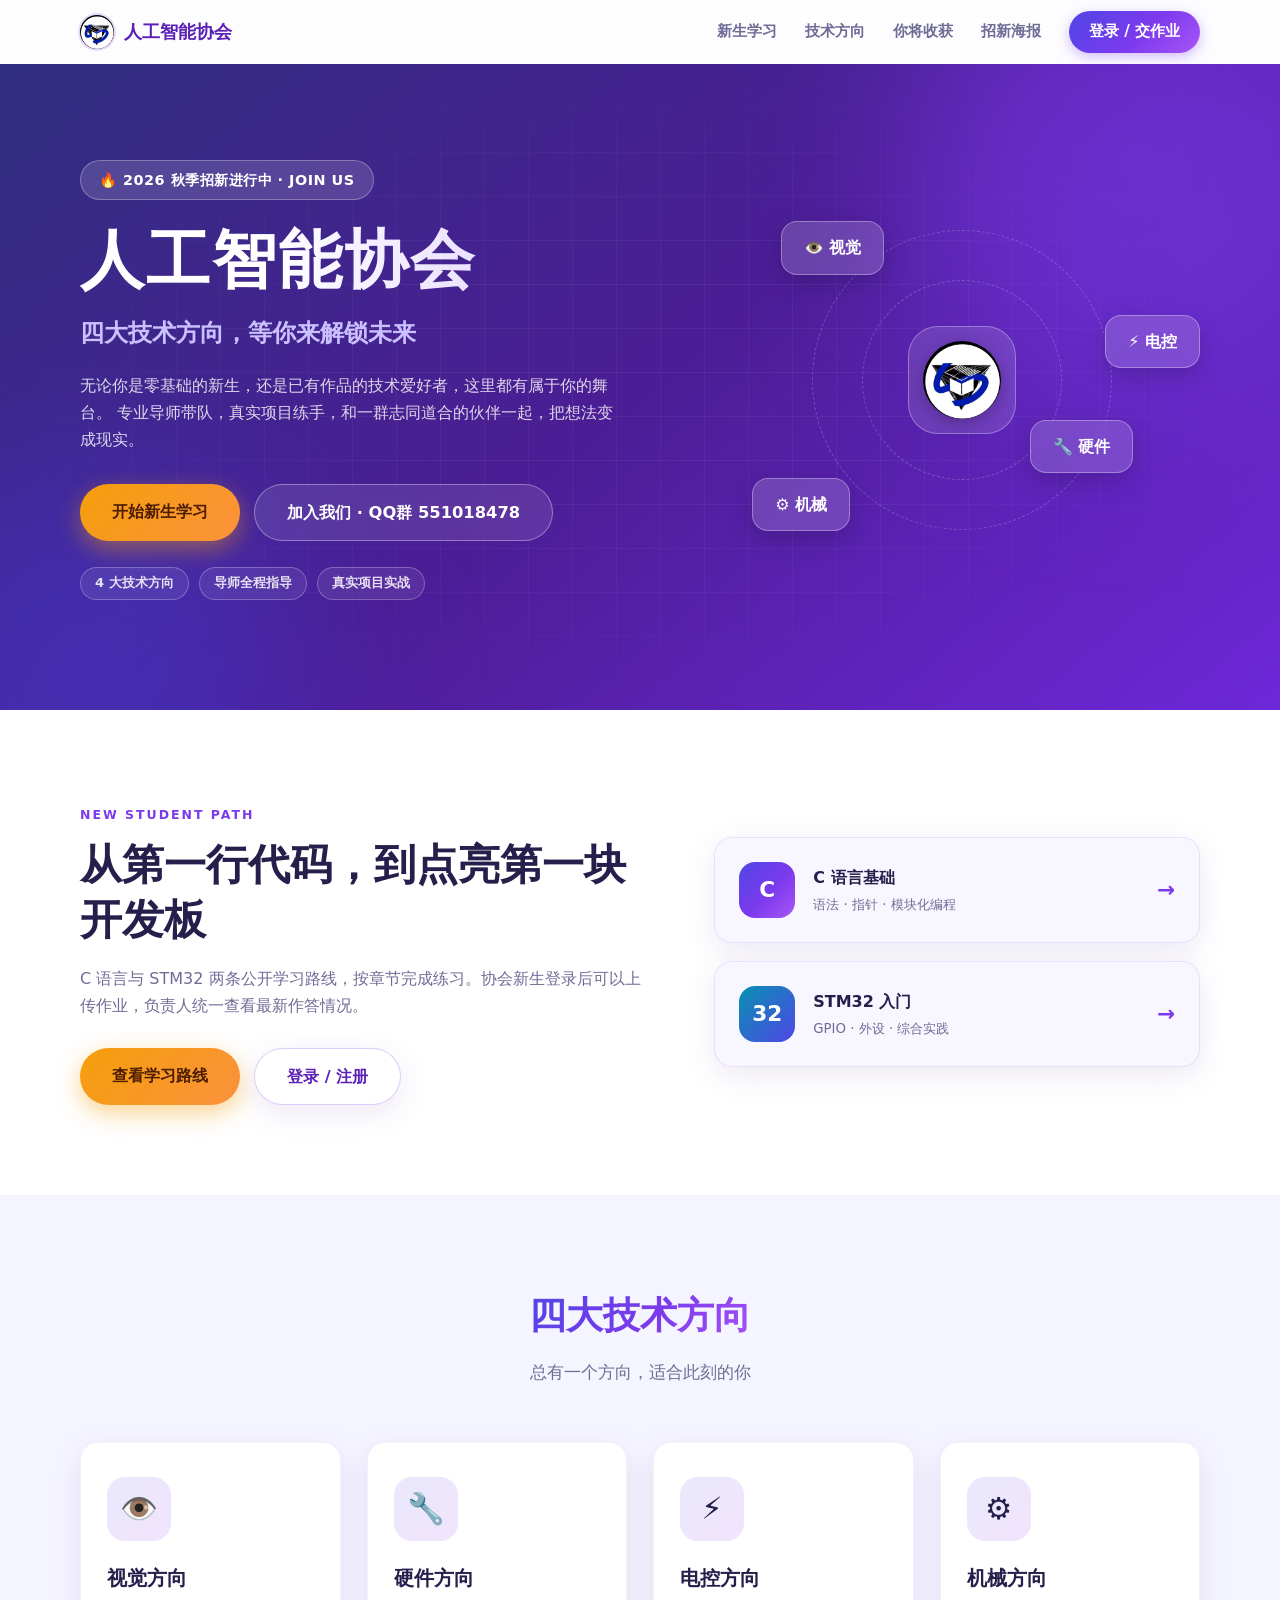
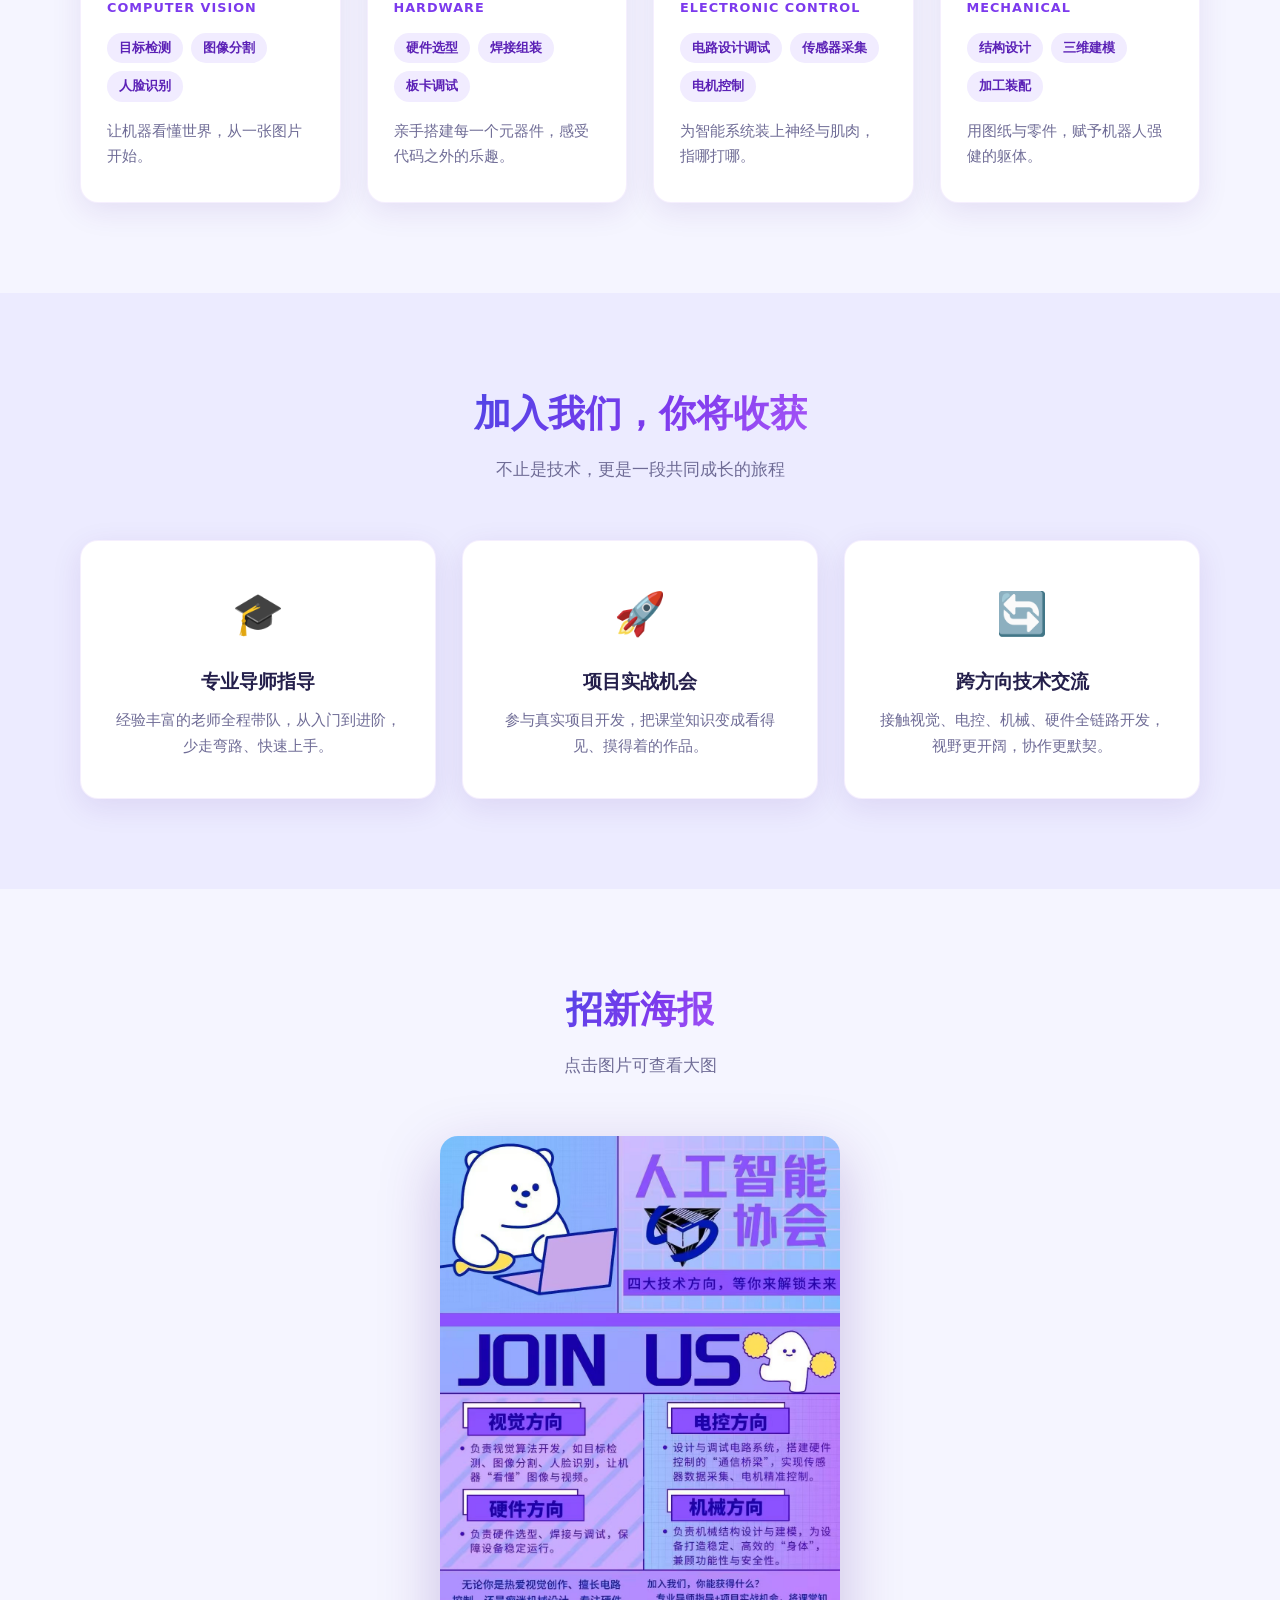
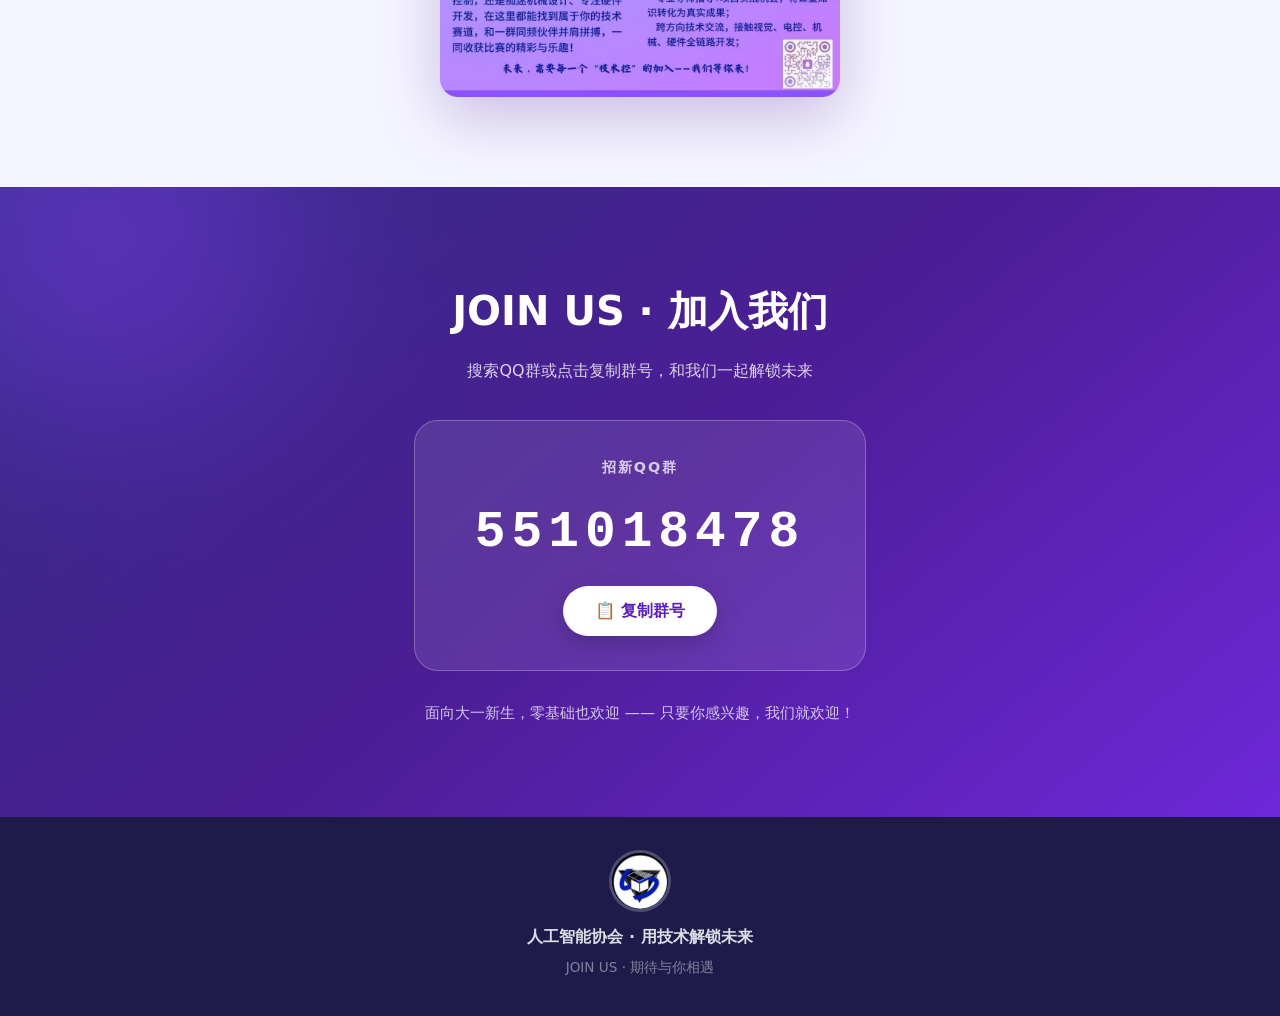
==== commit 6efbb85e: "update index.html" ====
--- a/index.html
+++ b/index.html
@@ -71,7 +71,7 @@
       <div class="learning-entry-copy reveal">
         <span class="eyebrow">NEW STUDENT PATH</span>
         <h2>从第一行代码，到点亮第一块开发板</h2>
-        <p>C 语言与 STM32 两条公开学习路线，按章节完成练习。协会新生登录后可以上传作业、保留重交版本，负责人统一查看作答情况。</p>
+        <p>C 语言与 STM32 两条公开学习路线，按章节完成练习。协会新生登录后可以上传作业，负责人统一查看最新作答情况。</p>
         <div class="hero-actions">
           <a class="btn btn-primary btn-lg" href="learn.html">查看学习路线</a>
           <a class="btn btn-outline btn-lg" href="account.html">登录 / 注册</a>
